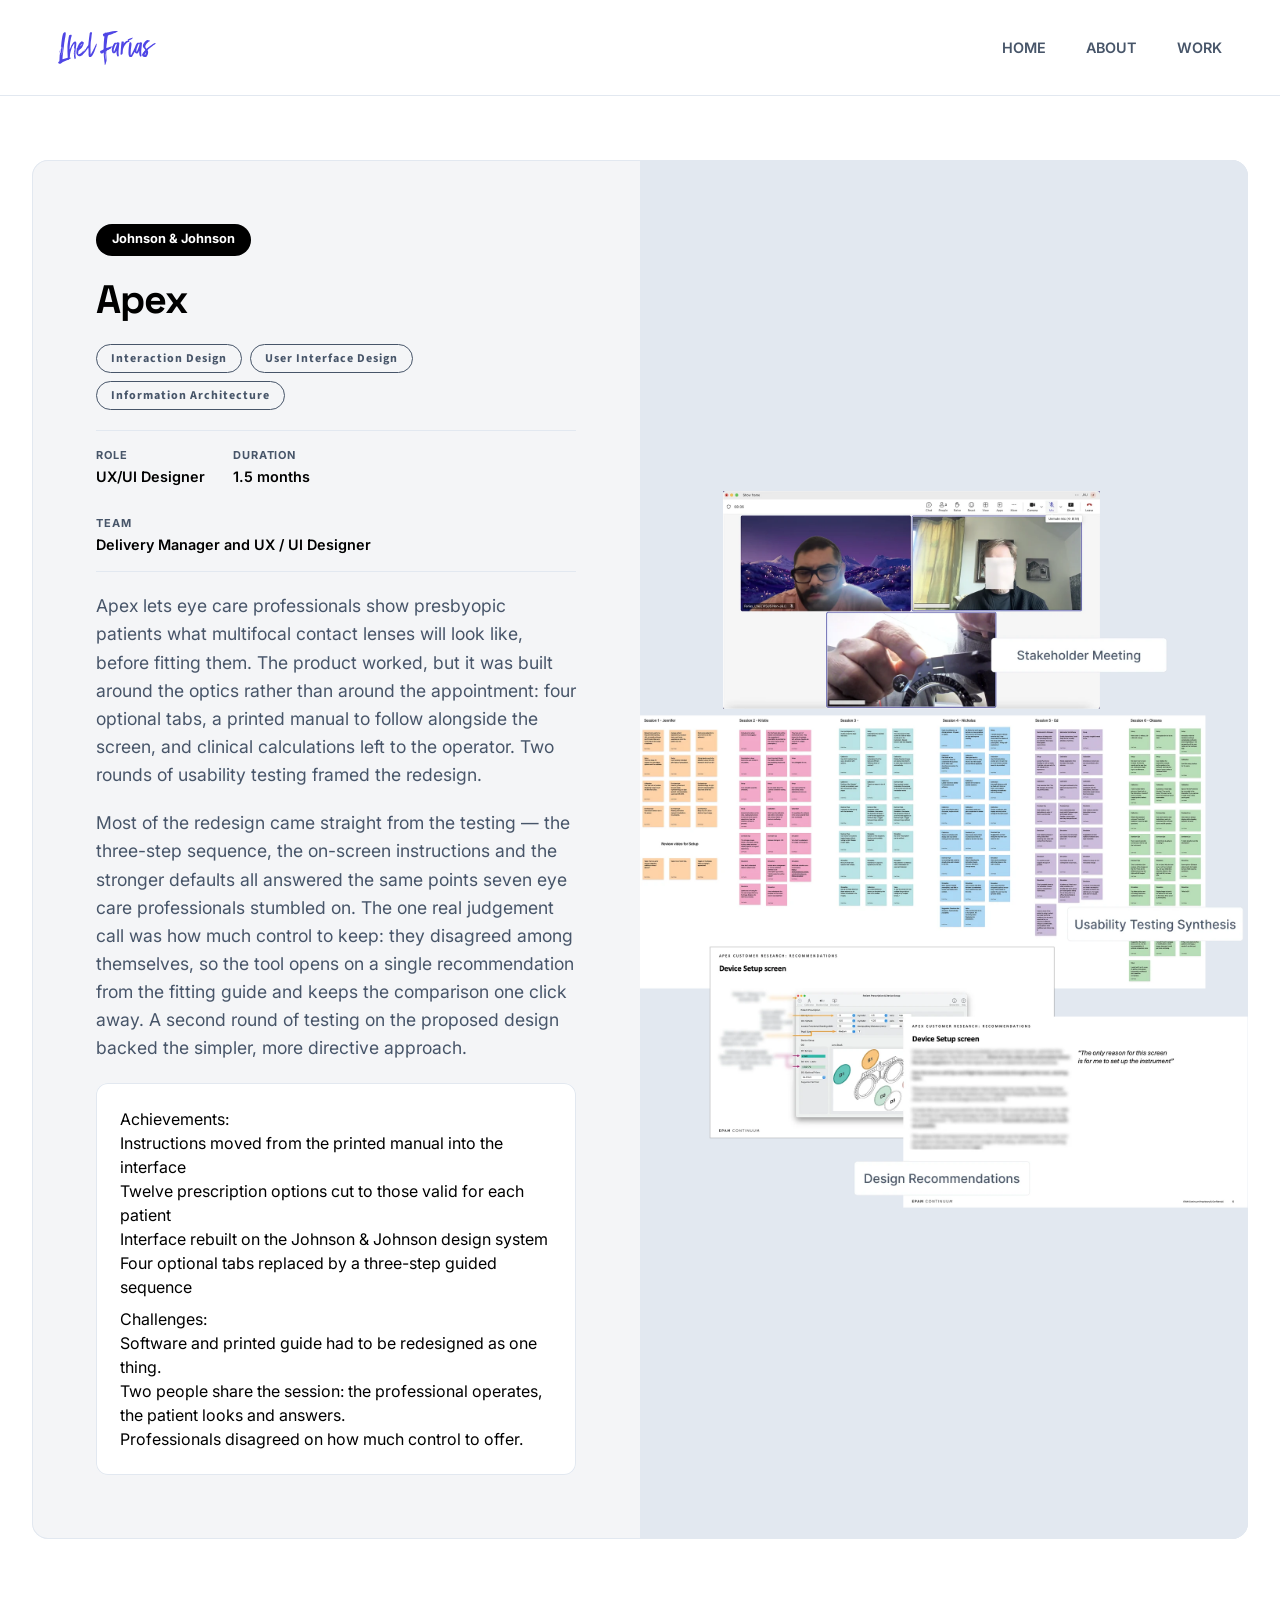
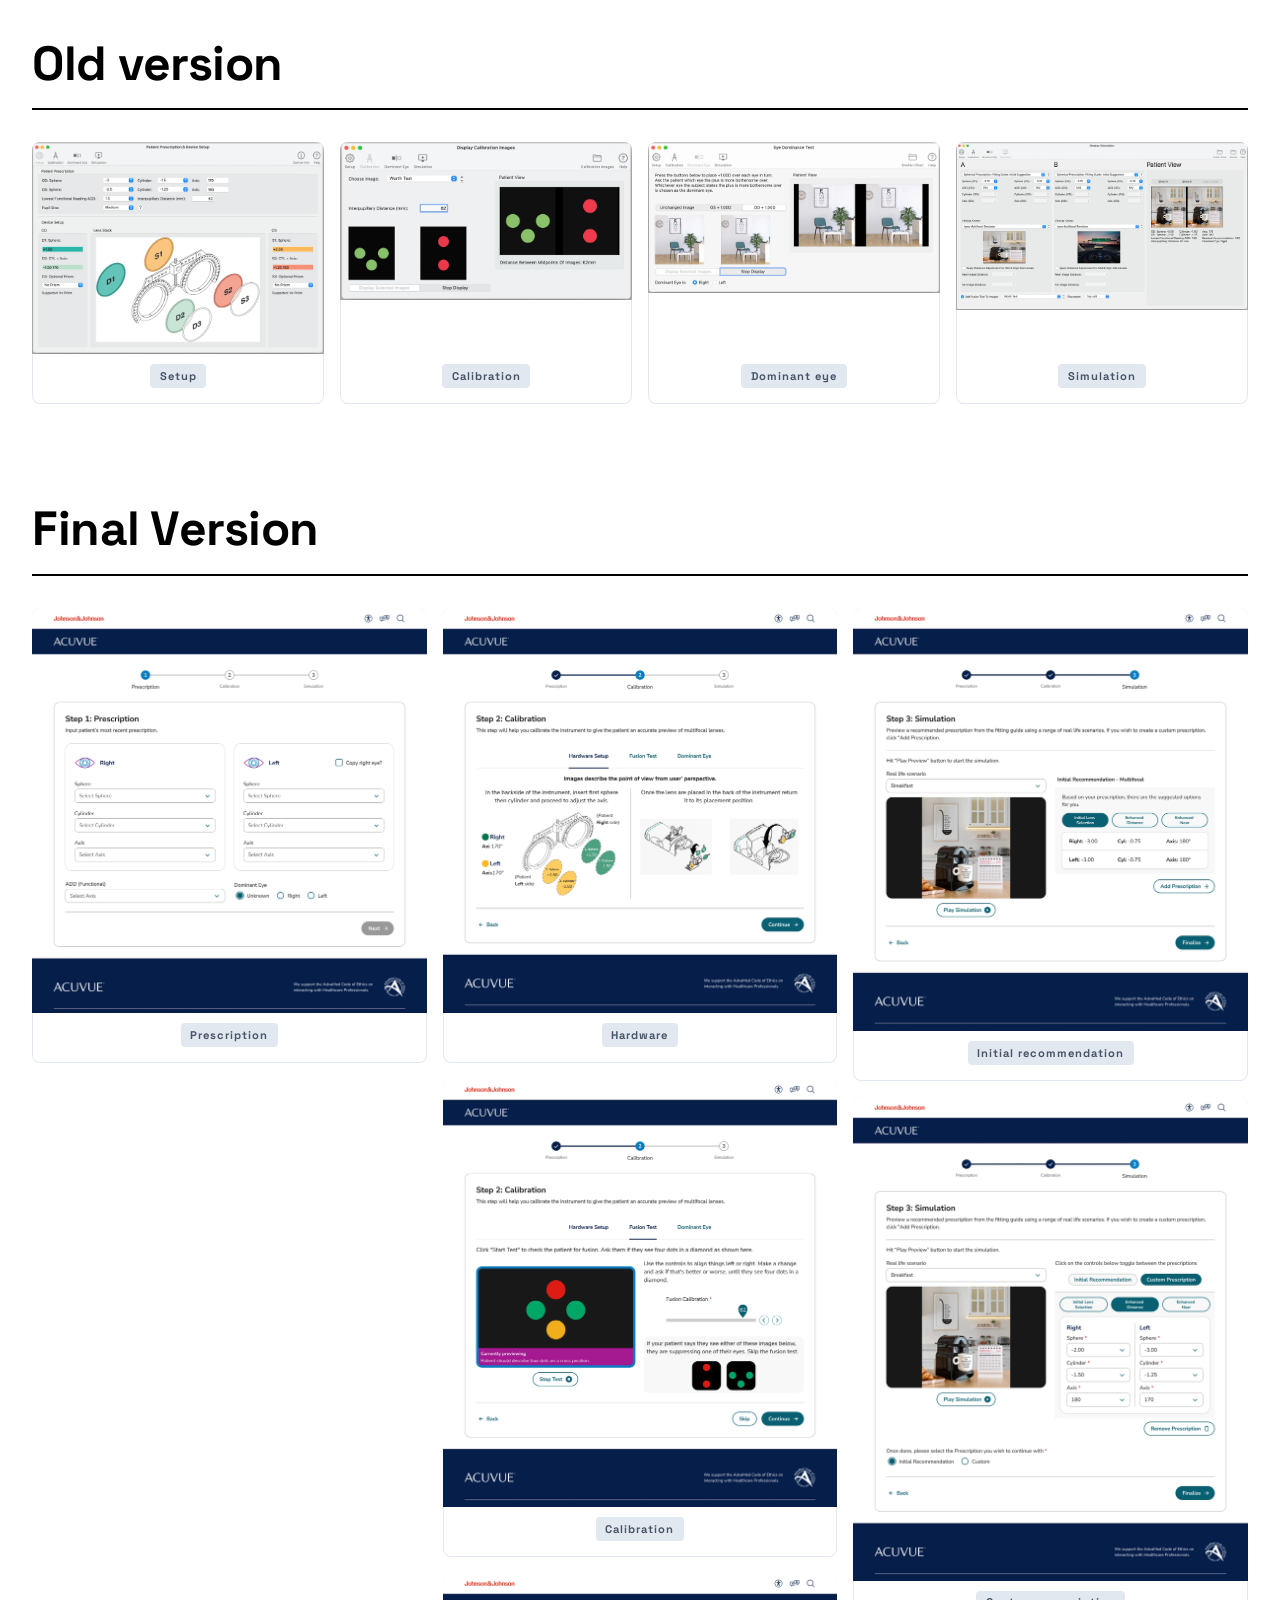
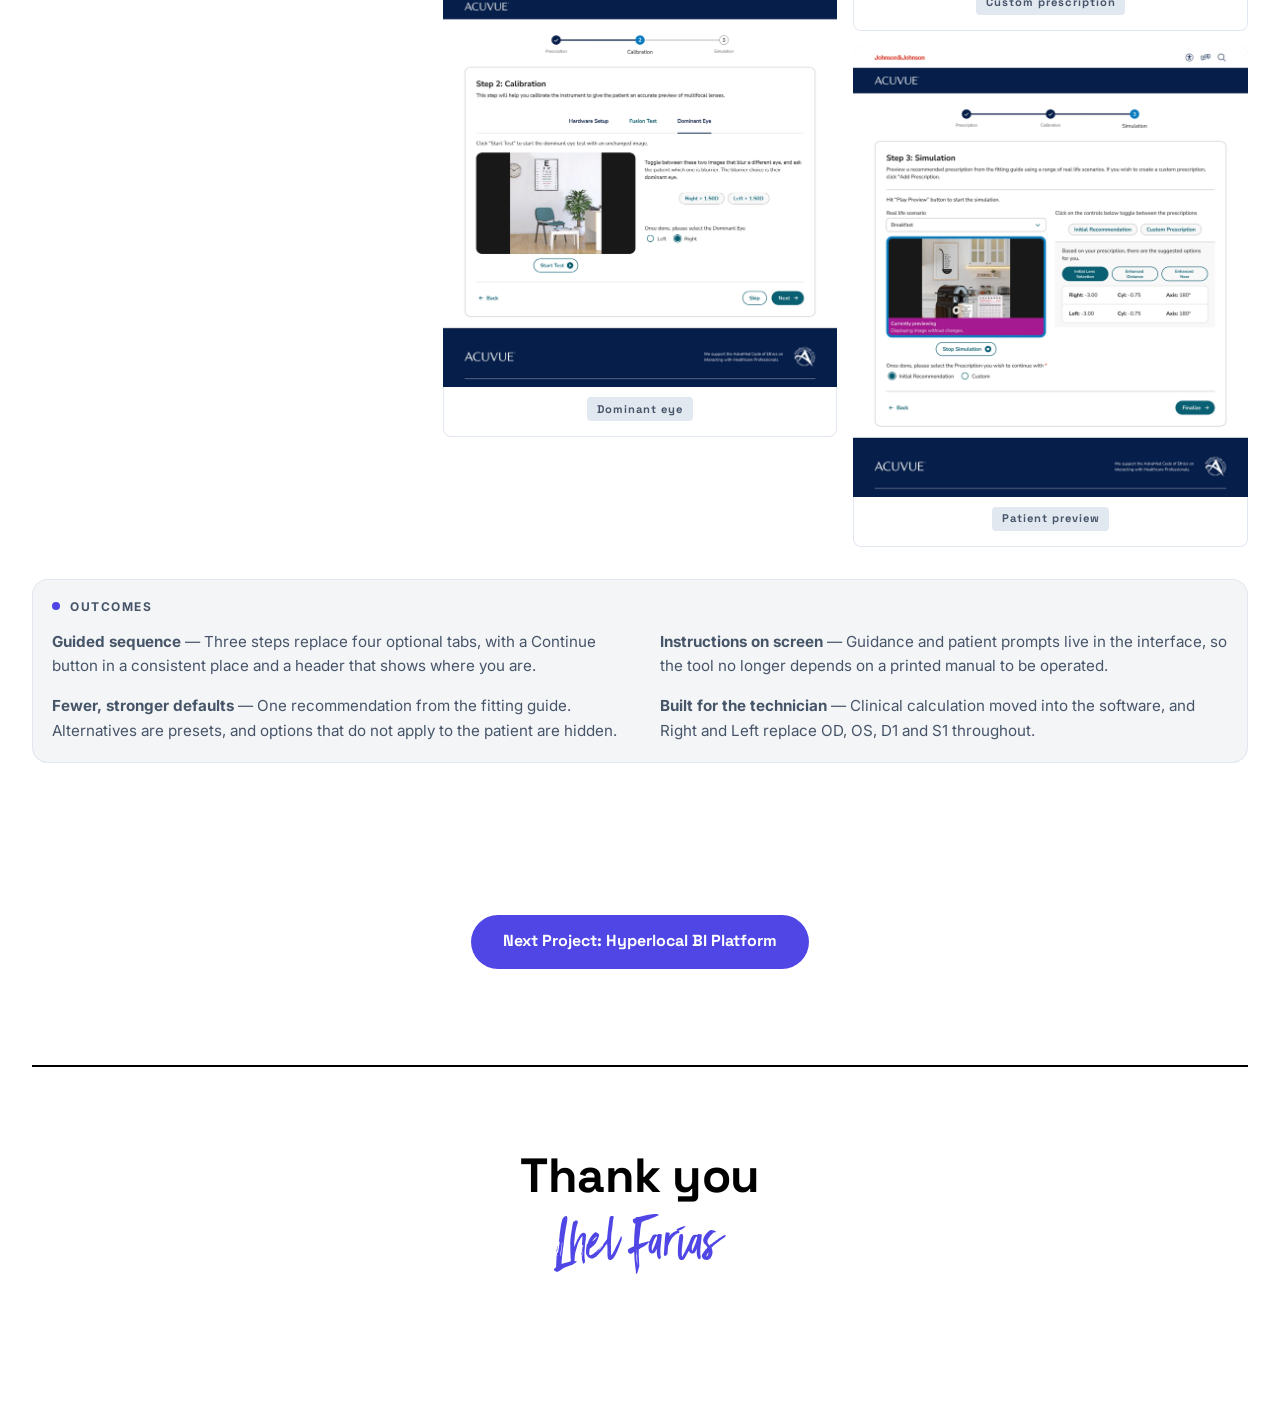
==== apex.html @ 9e1d90af "Incluí Apex e imagenes nuevas Add Apex case study + convert all images to WebP." ====
<!DOCTYPE html>
<html lang="en">
<head>
  <meta charset="UTF-8">
  <meta name="viewport" content="width=device-width, initial-scale=1">
  <title>Apex — Lhel Farías</title>
  <script>document.documentElement.classList.add('js');</script>
  <link rel="preconnect" href="https://fonts.googleapis.com">
  <link rel="preconnect" href="https://fonts.gstatic.com" crossorigin>
  <link rel="stylesheet" href="https://fonts.googleapis.com/css2?family=Inter:wght@400;500;600;700&family=Source+Sans+3:wght@700&family=Space+Grotesk:wght@400;700&display=swap">
  <link rel="stylesheet" href="styles.css">
  <script src="main.js" defer></script>
</head>
<body>

<a class="skip-link" href="#main">Skip to content</a>

<header class="site-header">
  <nav class="site-nav" aria-label="Main">
    <a class="nav-logo" href="index.html" data-scroll-top>
      <img src="assets/logo/logo.svg" alt="Lhel Farías" width="98" height="34">
    </a>
    <button class="nav-toggle" type="button" aria-expanded="false" aria-controls="nav-menu" aria-label="Menu">
      <span class="nav-toggle-icon" aria-hidden="true"></span>
    </button>
    <ul class="nav-menu" id="nav-menu">
      <li><a href="index.html" data-scroll-top>HOME</a></li>
      <li><a href="index.html#about">ABOUT</a></li>
      <li class="nav-item-work">
        <a href="index.html#work">WORK</a>
        <div class="nav-dropdown">
          <a href="navigait.html">Navigait</a>
          <a href="apex.html" aria-current="page">Apex</a>
          <a href="hyperlocal-bi.html">Hyperlocal BI Platform</a>
          <a href="chemical-program.html">Chemical Program</a>
          <a href="omnichannel-insurance.html">Omnichannel Insurance</a>
        </div>
      </li>
    </ul>
  </nav>
</header>

<main id="main" class="page">

  <!-- PROJECT INTRO -->
  <article class="project-card" data-gallery>
    <div class="proj-content">
      <span class="client-badge">Johnson &amp; Johnson</span>
      <h1 class="proj-title">Apex</h1>
      <ul class="skills-row">
          <li class="skill-pill">Interaction Design</li>
          <li class="skill-pill">User Interface Design</li>
          <li class="skill-pill">Information Architecture</li>
      </ul>
      <div class="proj-meta">
        <div class="proj-meta-item">
          <span class="proj-meta-label">Role</span>
          <span class="proj-meta-value">UX/UI Designer</span>
        </div>
        <div class="proj-meta-item">
          <span class="proj-meta-label">Duration</span>
          <span class="proj-meta-value">1.5 months</span>
        </div>
        <div class="proj-meta-item">
          <span class="proj-meta-label">Team</span>
          <span class="proj-meta-value">Delivery Manager and UX / UI Designer</span>
        </div>
      </div>
      <p class="proj-desc">Apex lets eye care professionals show presbyopic patients what multifocal contact lenses will look like, before fitting them. The product worked, but it was built around the optics rather than around the appointment: four optional tabs, a printed manual to follow alongside the screen, and clinical calculations left to the operator. Two rounds of usability testing framed the redesign.</p>
      <p class="proj-process">Most of the redesign came straight from the testing — the three-step sequence, the on-screen instructions and the stronger defaults all answered the same points seven eye care professionals stumbled on. The one real judgement call was how much control to keep: they disagreed among themselves, so the tool opens on a single recommendation from the fitting guide and keeps the comparison one click away. A second round of testing on the proposed design backed the simpler, more directive approach.</p>
      <div class="proj-metrics">
        <div class="metric-group">
          <p class="metric-head">Achievements:</p>
          <ul class="metric-list">
            <li>Instructions moved from the printed manual into the interface</li>
            <li>Twelve prescription options cut to those valid for each patient</li>
            <li>Interface rebuilt on the Johnson &amp; Johnson design system</li>
            <li>Four optional tabs replaced by a three-step guided sequence</li>
          </ul>
        </div>
        <div class="metric-group">
          <p class="metric-head">Challenges:</p>
          <ul class="metric-list">
            <li>Software and printed guide had to be redesigned as one thing.</li>
            <li>Two people share the session: the professional operates, the patient looks and answers.</li>
            <li>Professionals disagreed on how much control to offer.</li>
          </ul>
        </div>
      </div>
    </div>
    <div class="project-visual">
      <a class="mockup-link" href="assets/covers/cover-apex.webp"><img width="1554" height="1832" src="assets/covers/cover-apex.webp" alt="Apex project visual"></a>
    </div>
  </article>

  <!-- OLD VERSION -->
  <section class="phase-section" data-gallery>
    <h2 class="section-title">Old version</h2>
    <div class="mockups-row">
      <div class="mockup-frame">
        <a class="mockup-link" href="assets/apex/JJ-OV-Setup.webp"><img width="1600" height="1162" class="mockup-img" src="assets/apex/JJ-OV-Setup.webp" alt="Old version: patient prescription and device setup" loading="lazy" decoding="async"></a>
        <div class="mockup-tag-wrap"><span class="mockup-tag">Setup</span></div>
      </div>
      <div class="mockup-frame">
        <a class="mockup-link" href="assets/apex/JJ-OV-Calibration.webp"><img width="1600" height="867" class="mockup-img" src="assets/apex/JJ-OV-Calibration.webp" alt="Old version: display calibration images" loading="lazy" decoding="async"></a>
        <div class="mockup-tag-wrap"><span class="mockup-tag">Calibration</span></div>
      </div>
      <div class="mockup-frame">
        <a class="mockup-link" href="assets/apex/JJ-OV-DEye.webp"><img width="1600" height="824" class="mockup-img" src="assets/apex/JJ-OV-DEye.webp" alt="Old version: eye dominance test" loading="lazy" decoding="async"></a>
        <div class="mockup-tag-wrap"><span class="mockup-tag">Dominant eye</span></div>
      </div>
      <div class="mockup-frame">
        <a class="mockup-link" href="assets/apex/JJ-OV-Simulation.webp"><img width="1600" height="918" class="mockup-img" src="assets/apex/JJ-OV-Simulation.webp" alt="Old version: display simulation" loading="lazy" decoding="async"></a>
        <div class="mockup-tag-wrap"><span class="mockup-tag">Simulation</span></div>
      </div>
    </div>
  </section>

  <!-- FINAL VERSION -->
  <section class="phase-section" data-gallery>
    <h2 class="section-title">Final Version</h2>

    <!-- one column per step: 1 prescription, 2 calibration, 3 simulation -->
    <div class="step-cols">
      <div class="step-col">
        <div class="mockup-frame">
          <a class="mockup-link" href="assets/apex/JJ-NV-Prescription.webp"><img width="1600" height="1642" class="mockup-img" src="assets/apex/JJ-NV-Prescription.webp" alt="Redesign: prescription step" loading="lazy" decoding="async"></a>
          <div class="mockup-tag-wrap"><span class="mockup-tag">Prescription</span></div>
        </div>
      </div>

      <div class="step-col">
        <div class="mockup-frame">
          <a class="mockup-link" href="assets/apex/JJ-NV-Hardware.webp"><img width="1600" height="1642" class="mockup-img" src="assets/apex/JJ-NV-Hardware.webp" alt="Redesign: hardware setup" loading="lazy" decoding="async"></a>
          <div class="mockup-tag-wrap"><span class="mockup-tag">Hardware</span></div>
        </div>
        <div class="mockup-frame">
          <a class="mockup-link" href="assets/apex/JJ-NV-Calibration.webp"><img width="1600" height="1734" class="mockup-img" src="assets/apex/JJ-NV-Calibration.webp" alt="Redesign: fusion test" loading="lazy" decoding="async"></a>
          <div class="mockup-tag-wrap"><span class="mockup-tag">Calibration</span></div>
        </div>
        <div class="mockup-frame">
          <a class="mockup-link" href="assets/apex/JJ-NV-DEye.webp"><img width="1600" height="1678" class="mockup-img" src="assets/apex/JJ-NV-DEye.webp" alt="Redesign: dominant eye test" loading="lazy" decoding="async"></a>
          <div class="mockup-tag-wrap"><span class="mockup-tag">Dominant eye</span></div>
        </div>
      </div>

      <div class="step-col">
        <div class="mockup-frame">
          <a class="mockup-link" href="assets/apex/JJ-NV-Reco.webp"><img width="1600" height="1715" class="mockup-img" src="assets/apex/JJ-NV-Reco.webp" alt="Redesign: initial recommendation" loading="lazy" decoding="async"></a>
          <div class="mockup-tag-wrap"><span class="mockup-tag">Initial recommendation</span></div>
        </div>
        <div class="mockup-frame">
          <a class="mockup-link" href="assets/apex/JJ-NV-CPrescription.webp"><img width="1600" height="1960" class="mockup-img" src="assets/apex/JJ-NV-CPrescription.webp" alt="Redesign: custom prescription" loading="lazy" decoding="async"></a>
          <div class="mockup-tag-wrap"><span class="mockup-tag">Custom prescription</span></div>
        </div>
        <div class="mockup-frame">
          <a class="mockup-link" href="assets/apex/JJ-NV-Preview.webp"><img width="1600" height="1824" class="mockup-img" src="assets/apex/JJ-NV-Preview.webp" alt="Redesign: patient preview" loading="lazy" decoding="async"></a>
          <div class="mockup-tag-wrap"><span class="mockup-tag">Patient preview</span></div>
        </div>
      </div>
    </div>

    <div class="info-card">
      <h3 class="card-label">Outcomes</h3>
      <div class="info-columns">
        <div class="info-col">
          <p class="info-text"><strong>Guided sequence</strong> — Three steps replace four optional tabs, with a Continue button in a consistent place and a header that shows where you are.</p>
          <p class="info-text"><strong>Fewer, stronger defaults</strong> — One recommendation from the fitting guide. Alternatives are presets, and options that do not apply to the patient are hidden.</p>
        </div>
        <div class="info-col">
          <p class="info-text"><strong>Instructions on screen</strong> — Guidance and patient prompts live in the interface, so the tool no longer depends on a printed manual to be operated.</p>
          <p class="info-text"><strong>Built for the technician</strong> — Clinical calculation moved into the software, and Right and Left replace OD, OS, D1 and S1 throughout.</p>
        </div>
      </div>
    </div>
  </section>

  <div class="case-cta">
    <a class="btn-primary" href="hyperlocal-bi.html">Next Project: Hyperlocal BI Platform<span class="visually-hidden"> (view case study)</span></a>
  </div>

</main>

<footer class="site-footer">
  <h2 class="footer-title">Thank you</h2>
  <a href="index.html" data-scroll-top>
    <img src="assets/logo/logo.svg" alt="Lhel Farías" width="172" height="60">
  </a>
</footer>

</body>
</html>
---- styles.css ----
/* ==========================================================================
   Lhel Farías — Portfolio
   Shared styles for every page.

   1. Tokens
   2. Base
   3. Header & navigation
   4. Layout
   5. Shared components
   6. Home: hero
   7. Home: about
   8. Projects (home list + case-study hero)
   9. Footer
   10. Case studies
   11. Image viewer
   ========================================================================== */


/* 1. Tokens
   ========================================================================== */

:root {
  --color-accent: #4F46E5;
  --color-accent-hover: #4338CA;
  --color-ink: #000;
  --color-muted: #475569;
  --color-border: #E2E8F0;
  --color-surface: #F4F5F7;
  --color-bg: #fff;

  --font-display: 'Space Grotesk', system-ui, sans-serif;
  --font-body: 'Inter', system-ui, sans-serif;
  --font-pill: 'Source Sans 3', system-ui, sans-serif;

  --radius-lg: 16px;
  --radius-md: 12px;
  --radius-sm: 8px;
  --radius-pill: 50px;
  --ring: inset 0 0 0 1px var(--color-border);

  --nav-h: 96px;
  --nav-pad-x: clamp(16px, 4.5vw, 64px);
  --page-max: 1400px;
  --page-pad-x: clamp(16px, 3vw, 32px);
  --section-gap: clamp(56px, 8vw, 96px);
  --card-pad: clamp(24px, 4vw, 40px);
}

@media (max-width: 768px) {
  :root { --nav-h: 64px; }
}


/* 2. Base
   ========================================================================== */

*, *::before, *::after { box-sizing: border-box; margin: 0; padding: 0; }

html { -webkit-text-size-adjust: 100%; text-size-adjust: 100%; }

@media (prefers-reduced-motion: no-preference) {
  html { scroll-behavior: smooth; }
}

body {
  font-family: var(--font-body);
  line-height: 1.5;
  color: var(--color-ink);
  background: var(--color-bg);
  -webkit-font-smoothing: antialiased;
}

img, svg { display: block; max-width: 100%; height: auto; }
ul, ol { list-style: none; }
button { font: inherit; color: inherit; background: none; border: 0; cursor: pointer; }

:focus-visible { outline: 2px solid var(--color-accent); outline-offset: 3px; }

/* Anchor targets land below the sticky header. */
[id] { scroll-margin-top: calc(var(--nav-h) + 16px); }

.visually-hidden {
  position: absolute !important;
  width: 1px; height: 1px;
  margin: -1px; padding: 0;
  overflow: hidden;
  clip: rect(0 0 0 0);
  white-space: nowrap;
  border: 0;
}

.skip-link {
  position: absolute; top: -100px; left: 16px; z-index: 300;
  padding: 10px 16px;
  border-radius: var(--radius-sm);
  background: var(--color-ink);
  color: #fff;
  font-weight: 600;
  text-decoration: none;
}
.skip-link:focus { top: 16px; }


/* 3. Header & navigation
   ========================================================================== */

.site-header {
  position: sticky; top: 0; z-index: 100;
  background: rgba(255, 255, 255, 0.95);
  border-bottom: 1px solid var(--color-border);
  -webkit-backdrop-filter: blur(8px);
  backdrop-filter: blur(8px);
}

.site-nav {
  height: calc(var(--nav-h) - 1px); /* header border completes the height */
  display: flex; align-items: center; justify-content: space-between;
  padding-inline: var(--nav-pad-x);
}

.nav-logo { flex-shrink: 0; }
.nav-logo img { width: 98px; height: 34px; }

.nav-toggle { display: none; }

.nav-menu { display: flex; align-items: center; gap: 40px; }
.nav-menu li { position: relative; }

.nav-menu a {
  display: block;
  font-size: 0.9rem; font-weight: 600; line-height: 1.6;
  color: var(--color-muted);
  text-decoration: none;
  white-space: nowrap;
  transition: color 0.15s;
}
.nav-menu a:hover { color: var(--color-accent); }

/* Desktop dropdown: opens on hover or keyboard focus.
   The delayed hide replaces the old JavaScript timeout. */
.nav-dropdown {
  /* Right-aligned: centered, it ran past the screen edge because WORK is the last item. */
  position: absolute; top: calc(100% + 8px); right: 0; z-index: 200;
  min-width: 230px;
  display: flex; flex-direction: column;
  background: var(--color-bg);
  border: 1px solid var(--color-border);
  border-radius: var(--radius-md);
  box-shadow: 0 8px 32px rgba(0, 0, 0, 0.12);
  opacity: 0;
  visibility: hidden;
  transition: opacity 0.15s ease 0.2s, visibility 0s linear 0.35s;
}

/* Invisible bridge across the 8px gap so the pointer can reach the menu. */
.nav-dropdown::before {
  content: '';
  position: absolute; left: 0; right: 0; bottom: 100%;
  height: 9px;
}

.nav-item-work:hover .nav-dropdown,
.nav-item-work:focus-within .nav-dropdown {
  opacity: 1;
  visibility: visible;
  transition: opacity 0.15s ease, visibility 0s;
}

.nav-dropdown a {
  padding: 12px 20px;
  font-size: 14px; font-weight: 500; line-height: 1.25;
  transition: background-color 0.12s, color 0.12s;
}
.nav-dropdown a:first-child { border-radius: 11px 11px 0 0; }
.nav-dropdown a:last-child { border-radius: 0 0 11px 11px; }
.nav-dropdown a:hover { background: var(--color-surface); color: var(--color-accent); }

@media (max-width: 768px) {
  /* Without JavaScript the links stay inline instead of hiding behind a dead button. */
  .nav-menu { gap: 20px; }

  .js .nav-toggle {
    display: grid; place-items: center;
    width: 44px; height: 44px;
    margin-right: -10px;
    border-radius: var(--radius-sm);
  }

  .nav-toggle-icon,
  .nav-toggle-icon::before,
  .nav-toggle-icon::after {
    display: block;
    width: 22px; height: 2px;
    border-radius: 2px;
    background: var(--color-ink);
    transition: transform 0.2s ease, background-color 0.2s ease;
  }
  .nav-toggle-icon { position: relative; }
  .nav-toggle-icon::before,
  .nav-toggle-icon::after { content: ''; position: absolute; left: 0; }
  .nav-toggle-icon::before { top: -7px; }
  .nav-toggle-icon::after { top: 7px; }

  .site-nav.is-open .nav-toggle-icon { background: transparent; }
  .site-nav.is-open .nav-toggle-icon::before { transform: translateY(7px) rotate(45deg); }
  .site-nav.is-open .nav-toggle-icon::after { transform: translateY(-7px) rotate(-45deg); }

  /* Slide-down panel */
  .js .nav-menu {
    position: absolute; top: 100%; left: 0; right: 0;
    flex-direction: column; align-items: stretch; gap: 0;
    padding: 4px var(--nav-pad-x) 16px;
    background: var(--color-bg);
    border-bottom: 1px solid var(--color-border);
    box-shadow: 0 12px 24px rgba(0, 0, 0, 0.06);
    opacity: 0;
    visibility: hidden;
    transform: translateY(-8px);
    transition: opacity 0.2s ease, transform 0.2s ease, visibility 0s linear 0.2s;
  }
  .js .site-nav.is-open .nav-menu {
    opacity: 1;
    visibility: visible;
    transform: none;
    transition: opacity 0.2s ease, transform 0.2s ease, visibility 0s;
  }

  .js .nav-menu > li + li { border-top: 1px solid var(--color-border); }
  .js .nav-menu a { padding: 12px 0; font-size: 1rem; }

  /* Project links show as an indented list inside the panel. */
  .js .nav-dropdown {
    position: static;
    min-width: 0;
    padding: 0 0 8px 16px;
    background: none;
    border: 0;
    border-radius: 0;
    box-shadow: none;
    transform: none;
    opacity: 1;
    visibility: inherit; /* follows the panel's open/closed state */
    transition: none;
  }
  .js .nav-dropdown::before { content: none; }
  .js .nav-dropdown a { padding: 10px 0; font-size: 0.9375rem; border-radius: 0; }
  .js .nav-dropdown a:hover { background: none; }
}

@media (prefers-reduced-motion: reduce) {
  .nav-dropdown,
  .nav-toggle-icon,
  .nav-toggle-icon::before,
  .nav-toggle-icon::after,
  .js .nav-menu,
  .js .site-nav.is-open .nav-menu { transition: none; }
}


/* 4. Layout
   ========================================================================== */

.page {
  width: 100%;
  max-width: var(--page-max);
  margin-inline: auto;
  padding: clamp(32px, 6vw, 64px) var(--page-pad-x) var(--section-gap);
  display: flex; flex-direction: column;
  gap: var(--section-gap);
}


/* 5. Shared components
   ========================================================================== */

.section-title,
.footer-title {
  font-family: var(--font-display);
  font-size: clamp(2rem, 1.25rem + 2.2vw, 3rem);
  font-weight: 700;
  line-height: 1.2;
  letter-spacing: -0.5px;
}

.section-title {
  padding-bottom: 16px;
  margin-bottom: 32px;
  border-bottom: 2px solid var(--color-ink);
}

.card-label {
  display: flex; align-items: center; gap: 10px;
  font-size: 12px; font-weight: 700; line-height: 1.25;
  letter-spacing: 1.5px;
  text-transform: uppercase;
  color: var(--color-muted);
}
.card-label::before {
  content: '';
  flex-shrink: 0;
  width: 8px; height: 8px;
  border-radius: 50%;
  background: var(--color-accent);
}

.skills-row { display: flex; flex-wrap: wrap; gap: 8px; }

.skill-pill {
  display: inline-flex; align-items: center;
  padding: 6px 14px;
  border: 1.5px solid var(--color-muted);
  border-radius: 40px;
  font-family: var(--font-pill);
  font-size: 12px; font-weight: 700; line-height: 1.25;
  letter-spacing: 1px;
  color: var(--color-muted);
}

.btn-primary {
  display: inline-flex; align-items: center; justify-content: center;
  width: fit-content;
  margin-top: 8px;
  padding: 13px 32px 15px;
  border-radius: var(--radius-pill);
  background: var(--color-accent);
  color: #fff;
  font-family: var(--font-display);
  font-size: 1rem; font-weight: 700; line-height: 1.6;
  text-align: center;
  text-decoration: none;
  transition: background-color 0.2s;
}
.btn-primary:hover { background: var(--color-accent-hover); }


/* 6. Home: hero
   ========================================================================== */

.hero-bento {
  display: flex; align-items: flex-start; gap: 24px;
  min-height: 586px;
  padding: 0 40px;
  border-radius: var(--radius-lg);
  background: var(--color-bg);
  box-shadow: inset 0 0 0 2px var(--color-ink);
}

.hero-photo-col {
  flex: 0 1 431px;
  align-self: stretch;
  display: flex; flex-direction: column; align-items: center; gap: 24px;
  padding: 40px 0;
}

.hero-photo {
  width: 100%;
  aspect-ratio: 1 / 1;
  border-radius: var(--radius-sm);
  overflow: hidden;
}
.hero-photo img { width: 100%; height: 100%; object-fit: cover; object-position: center 5%; }

.welcome-badge {
  display: inline-flex; align-items: center; justify-content: center;
  min-height: 40px;
  padding: 8px 24px;
  border-radius: var(--radius-pill);
  background: var(--color-surface);
  box-shadow: var(--ring);
  font-size: 0.85rem; font-weight: 600; line-height: 1.25;
  letter-spacing: 1px;
  color: var(--color-accent);
  text-align: center;
}

.hero-content {
  flex: 1 1 420px;
  min-width: 0;
  display: flex; flex-direction: column; align-items: center; justify-content: center; gap: 24px;
  padding: 80px 0;
  text-align: center;
}

.hero-content h1 {
  max-width: 1000px;
  font-family: var(--font-display);
  font-size: clamp(2.25rem, 1rem + 4vw, 4.5rem);
  font-weight: 700;
  line-height: 1.1;
  letter-spacing: -0.028em;
  text-wrap: pretty;
}

.hero-content p {
  max-width: 700px;
  font-size: clamp(1.0625rem, 0.95rem + 0.4vw, 1.25rem);
  line-height: 1.6;
  color: var(--color-muted);
}

@media (max-width: 900px) {
  .hero-bento {
    flex-direction: column; align-items: stretch; gap: 0;
    min-height: 0;
    padding: 0 var(--card-pad);
  }
  .hero-photo-col {
    flex: none;
    width: 100%; max-width: 360px;
    margin-inline: auto;
    padding: var(--card-pad) 0 0;
  }
  .hero-content { flex: none; padding: 32px 0 var(--card-pad); }
}


/* 7. Home: about
   ========================================================================== */

.about-body {
  display: flex; flex-direction: column;
  gap: clamp(32px, 5vw, 48px);
}

.about-intro-row {
  display: flex;
  align-items: flex-start;
  gap: clamp(24px, 4vw, 40px);
}

.about-badge { width: 140px; height: auto; flex-shrink: 0; }

.about-intro {
  flex: 1 1 auto;
  min-width: 0;
  font-family: var(--font-display);
  font-size: clamp(1.25rem, 1rem + 0.8vw, 1.6rem);
  line-height: 1.45;
  letter-spacing: -0.3px;
  max-width: 640px;
}

@media (max-width: 560px) {
  .about-intro-row { flex-direction: column; gap: 20px; }
  .about-badge { width: 100px; }
}

.about-divider { border: 0; border-top: 1px solid var(--color-border); margin: 0; }

.about-grid {
  display: grid;
  grid-template-columns: minmax(0, 400px) minmax(0, 1fr);
  gap: clamp(40px, 6vw, 72px);
  align-items: start;
}

.about-col-left { display: flex; flex-direction: column; gap: clamp(32px, 5vw, 48px); }

.about-col-right {
  padding-left: clamp(40px, 6vw, 72px);
  border-left: 1px solid var(--color-border);
}

.about-block { display: flex; flex-direction: column; }

.about-label {
  font-family: var(--font-display);
  font-size: 1.25rem;
  font-weight: 700;
  letter-spacing: -0.3px;
  margin: 0 0 20px;
}

.about-edu-list { display: flex; flex-direction: column; gap: 14px; list-style: none; margin: 0; padding: 0; }
.about-edu-row {
  display: flex; align-items: center; justify-content: space-between;
  gap: 24px;
  padding-bottom: 14px;
  border-bottom: 1px solid var(--color-border);
  font-size: 0.95rem;
}
.about-edu-row:last-child { border-bottom: 0; padding-bottom: 0; }
.about-edu-row img { height: 32px; width: auto; max-width: 110px; object-fit: contain; flex-shrink: 0; }
.about-edu-row span { color: var(--color-muted); text-align: right; }

.about-toolkit { margin: 0 0 16px; font-size: 1.05rem; line-height: 1.8; }

.about-tools { display: flex; flex-wrap: wrap; align-items: center; gap: 16px; }
.about-tools img { width: auto; height: 32px; }

.about-timeline { display: flex; flex-direction: column; gap: 40px; }
.about-tl-row { display: flex; gap: 32px; flex-wrap: wrap; }
.about-tl-date {
  flex: 0 0 120px;
  font-family: var(--font-display);
  font-size: 1.05rem;
  color: var(--color-accent);
}
.about-tl-content { flex: 1 1 320px; min-width: 0; display: flex; flex-direction: column; gap: 6px; }
.about-tl-role { font-size: 1.05rem; font-weight: 700; }
.about-tl-desc { margin: 0; font-size: 0.95rem; line-height: 1.7; color: var(--color-muted); max-width: 640px; }

/* Tablet: stack the two columns, swap the vertical divider for a horizontal one. */
@media (max-width: 860px) {
  .about-grid { grid-template-columns: 1fr; gap: clamp(32px, 5vw, 48px); }
  .about-col-right {
    padding-left: 0;
    border-left: 0;
    padding-top: clamp(32px, 5vw, 48px);
    border-top: 1px solid var(--color-border);
  }
}

/* Phones: simplify rows further. */
@media (max-width: 600px) {
  .about-tl-row { flex-direction: column; gap: 6px; }
  .about-tl-date { flex: none; }
  .about-tl-content { flex: none; }
  .about-edu-row { flex-direction: column; align-items: flex-start; gap: 4px; }
  .about-edu-row span { text-align: left; }
}


/* 8. Projects (home list + case-study hero)
   ========================================================================== */

.projects-stack { display: flex; flex-direction: column; gap: clamp(32px, 5vw, 60px); }

.project-card {
  display: flex;
  min-height: 500px;
  border-radius: var(--radius-lg);
  background: var(--color-surface);
  box-shadow: var(--ring);
  overflow: hidden;
}

.proj-content {
  flex: 1 1 50%;
  min-width: 0;
  display: flex; flex-direction: column; justify-content: center; gap: 20px;
  padding: clamp(24px, 5vw, 64px);
}

.project-visual {
  flex: 1 1 50%;
  min-width: 0;
  display: flex; align-items: center; justify-content: center;
  background: var(--color-border);
  overflow: hidden;
}
.project-visual img { width: 100%; height: 100%; object-fit: contain; }

.client-badge {
  display: inline-flex;
  width: fit-content;
  padding: 5px 16px 7px;
  border-radius: var(--radius-pill);
  background: var(--color-ink);
  color: #fff;
  font-size: 0.8rem; font-weight: 700; line-height: 1.6;
}

.proj-title {
  font-family: var(--font-display);
  font-size: clamp(1.75rem, 1.2rem + 1.6vw, 2.5rem);
  font-weight: 700;
  line-height: 1.2;
  letter-spacing: -1px;
}

.proj-desc {
  font-size: clamp(1rem, 0.95rem + 0.3vw, 1.1rem);
  line-height: 1.6;
  color: var(--color-muted);
}

.proj-meta {
  display: flex; flex-wrap: wrap;
  gap: 28px;
  padding: 16px 0;
  border-top: 1px solid var(--color-border);
  border-bottom: 1px solid var(--color-border);
}
.proj-meta-item { display: flex; flex-direction: column; gap: 2px; }
.proj-meta-label {
  font-size: 11px; font-weight: 700;
  letter-spacing: 0.08em;
  text-transform: uppercase;
  color: var(--color-muted);
}
.proj-meta-value { font-size: 0.9rem; font-weight: 600; }

@media (max-width: 500px) {
  .proj-meta { flex-direction: column; gap: 14px; }
}

.proj-process {
  margin: 0;
  font-size: clamp(1rem, 0.95rem + 0.3vw, 1.1rem);
  line-height: 1.6;
  color: var(--color-muted);
}

.proj-metrics {
  display: flex; flex-direction: column; gap: 8px;
  padding: clamp(20px, 2.5vw, 24px);
  border-radius: var(--radius-md);
  background: var(--color-bg);
  box-shadow: var(--ring);
}

.metric-text { font-size: 0.95rem; line-height: 1.6; }

/* Subtle zoom on the home list only, for pointer devices. */
@media (hover: hover) and (prefers-reduced-motion: no-preference) {
  .projects-stack .project-visual img { transition: transform 0.4s ease; }
  .projects-stack .project-card:hover .project-visual img { transform: scale(1.02); }
}

@media (max-width: 900px) {
  .project-card { flex-direction: column; min-height: 0; }
  .project-visual { order: -1; }
  .project-visual img { height: auto; }
}


/* 8b. Case-study end CTA
   ========================================================================== */

.case-cta {
  display: flex; align-items: center; justify-content: center;
  flex-wrap: wrap;
  gap: 20px;
  padding: clamp(32px, 5vw, 48px) 0 0;
}


/* 9. Footer
   ========================================================================== */

.site-footer {
  width: min(100% - 2 * var(--page-pad-x), var(--page-max) - 2 * var(--page-pad-x));
  margin: 0 auto clamp(32px, 6vw, 64px);
  padding: clamp(48px, 8vw, 80px) 0;
  display: flex; flex-direction: column; align-items: center; gap: 10px;
  border-top: 2px solid var(--color-ink);
}
.site-footer img { width: 172px; height: 60px; }


/* 10. Case studies
   ========================================================================== */

.phase-section { display: flex; flex-direction: column; gap: 32px; }
.phase-section > .section-title { margin-bottom: 0; }

.phase-cols {
  display: grid;
  grid-template-columns: repeat(2, minmax(0, 1fr));
  align-items: start;
  gap: 40px;
}
.phase-col { display: flex; flex-direction: column; gap: 20px; }

@media (max-width: 900px) {
  .phase-cols { grid-template-columns: minmax(0, 1fr); gap: 32px; }
}

/* Group headings inside a phase (Hyperlocal) */
.sublabel {
  display: flex; align-items: center; gap: 12px;
  padding-bottom: 10px;
  border-bottom: 1px solid var(--color-border);
  font-size: 1rem; font-weight: 700; line-height: 1.4;
  letter-spacing: 1.5px;
}
.sublabel::before {
  content: '';
  flex-shrink: 0;
  width: 10px; height: 10px;
  border-radius: 50%;
  background: var(--color-accent);
}
.sublabel-plain { color: var(--color-muted); }
.sublabel-plain::before { content: none; }

/* Mockup thumbnails */
.mockups-row { display: flex; align-items: stretch; gap: 16px; }

.mockup-frame {
  flex: 1 1 0;
  min-width: 0;
  display: flex; flex-direction: column;
  border-radius: var(--radius-sm);
  background: var(--color-bg);
  box-shadow: var(--ring);
  overflow: hidden;
}
.mockup-frame-narrow { flex: 0 1 220px; }

/* Each thumbnail is a link to the full image; main.js opens it in the viewer. */
.mockup-link {
  flex: 1; /* pushes the tag to the bottom so tags line up across a row */
  display: flex; align-items: flex-start; justify-content: center;
  width: 100%;
  cursor: zoom-in;
}
.mockup-link:focus-visible { outline-offset: -3px; }

.mockup-img { width: 100%; height: auto; max-height: 550px; object-fit: contain; }

.mockup-tag-wrap { display: flex; justify-content: center; padding: 10px 8px 16px; }
.mockup-tag {
  padding: 0.3rem 0.6rem;
  border-radius: 4px;
  background: var(--color-border);
  color: var(--color-muted);
  font-family: var(--font-display);
  font-size: 0.7rem; font-weight: 700; line-height: 1.3;
  letter-spacing: 1px;
  text-align: center;
}

/* Tablets and phones: two thumbnails per row; tap to enlarge. */
@media (max-width: 768px) {
  .mockups-row { flex-wrap: wrap; }
  .mockup-frame,
  .mockup-frame-narrow { flex: 1 1 calc(50% - 8px); }
}

/* One column per step, each step stacking its own screens (Apex) */
.step-cols {
  display: grid;
  grid-template-columns: repeat(3, minmax(0, 1fr));
  align-items: start;
  gap: 16px;
}
.step-col { display: flex; flex-direction: column; gap: 16px; }
/* .mockup-frame uses flex:1 1 0 to share width in a row; in a column that would
   collapse its height to zero, so each frame sizes to its own content here. */
.step-col .mockup-frame { flex: 0 0 auto; }

/* Collapse to one step per block, two screens per row */
@media (max-width: 900px) {
  .step-cols { grid-template-columns: minmax(0, 1fr); gap: 24px; }
  .step-col { display: grid; grid-template-columns: repeat(2, minmax(0, 1fr)); }
}

/* Achievements / Outcomes cards */
.info-card {
  display: flex; flex-direction: column; gap: 16px;
  padding: 20px;
  border-radius: var(--radius-lg);
  background: var(--color-surface);
  box-shadow: var(--ring);
}
.info-text { font-size: 0.95rem; line-height: 1.6; color: var(--color-muted); }

.info-columns { display: grid; grid-template-columns: repeat(2, minmax(0, 1fr)); gap: 16px 40px; }
.info-col { display: flex; flex-direction: column; gap: 16px; }

@media (max-width: 768px) {
  .info-columns { grid-template-columns: minmax(0, 1fr); }
}

.cta-row { display: flex; justify-content: center; }


/* 11. Image viewer
   Markup for each image: <a class="mockup-link" href="full.png"><img …></a>
   inside a container with data-gallery. Without JavaScript the link
   simply opens the image file.
   ========================================================================== */

.has-lightbox { overflow: hidden; }

.lightbox {
  width: 100%; height: 100%;
  max-width: 100%; max-height: 100%;
  margin: 0;
  padding: 12px;
  border: 0;
  background: rgba(15, 23, 42, 0.97);
  color: #fff;
}
.lightbox[open] {
  display: grid;
  grid-template-rows: auto minmax(0, 1fr) auto;
  gap: 8px;
}
.lightbox::backdrop { background: transparent; }
.lightbox :focus-visible { outline-color: #fff; }

.lightbox-bar { display: flex; align-items: center; justify-content: flex-end; gap: 12px; }
.lightbox-bar-bottom { justify-content: space-between; }

.lightbox-stage { position: relative; }
.lightbox-img {
  position: absolute; inset: 0;
  width: auto; height: auto;
  max-width: 100%; max-height: 100%;
  margin: auto;
  object-fit: contain;
}

.lightbox-btn {
  flex-shrink: 0;
  display: grid; place-items: center;
  width: 44px; height: 44px;
  border-radius: 50%;
  background: rgba(255, 255, 255, 0.12);
  transition: background-color 0.15s;
}
.lightbox-btn:hover { background: rgba(255, 255, 255, 0.24); }
.lightbox-btn svg { width: 22px; height: 22px; }
.lightbox-btn[hidden] { display: grid; visibility: hidden; } /* keeps the caption centered */

.lightbox-original {
  padding: 10px 4px;
  font-size: 0.875rem; font-weight: 600;
  color: #fff;
  text-underline-offset: 3px;
}

.lightbox-caption {
  flex: 1;
  display: flex; flex-direction: column; gap: 2px;
  font-family: var(--font-display);
  font-size: 0.875rem; font-weight: 700;
  letter-spacing: 0.5px;
  text-align: center;
}
.lightbox-count {
  font-family: var(--font-body);
  font-size: 0.8125rem; font-weight: 500;
  letter-spacing: 0;
  color: rgba(255, 255, 255, 0.7);
}

@media (min-width: 769px) {
  .lightbox { padding: 16px 24px; }
}

@media (prefers-reduced-motion: no-preference) {
  .lightbox[open] .lightbox-img { animation: lightbox-in 0.2s ease; }
  @keyframes lightbox-in { from { opacity: 0; transform: scale(0.98); } }
}
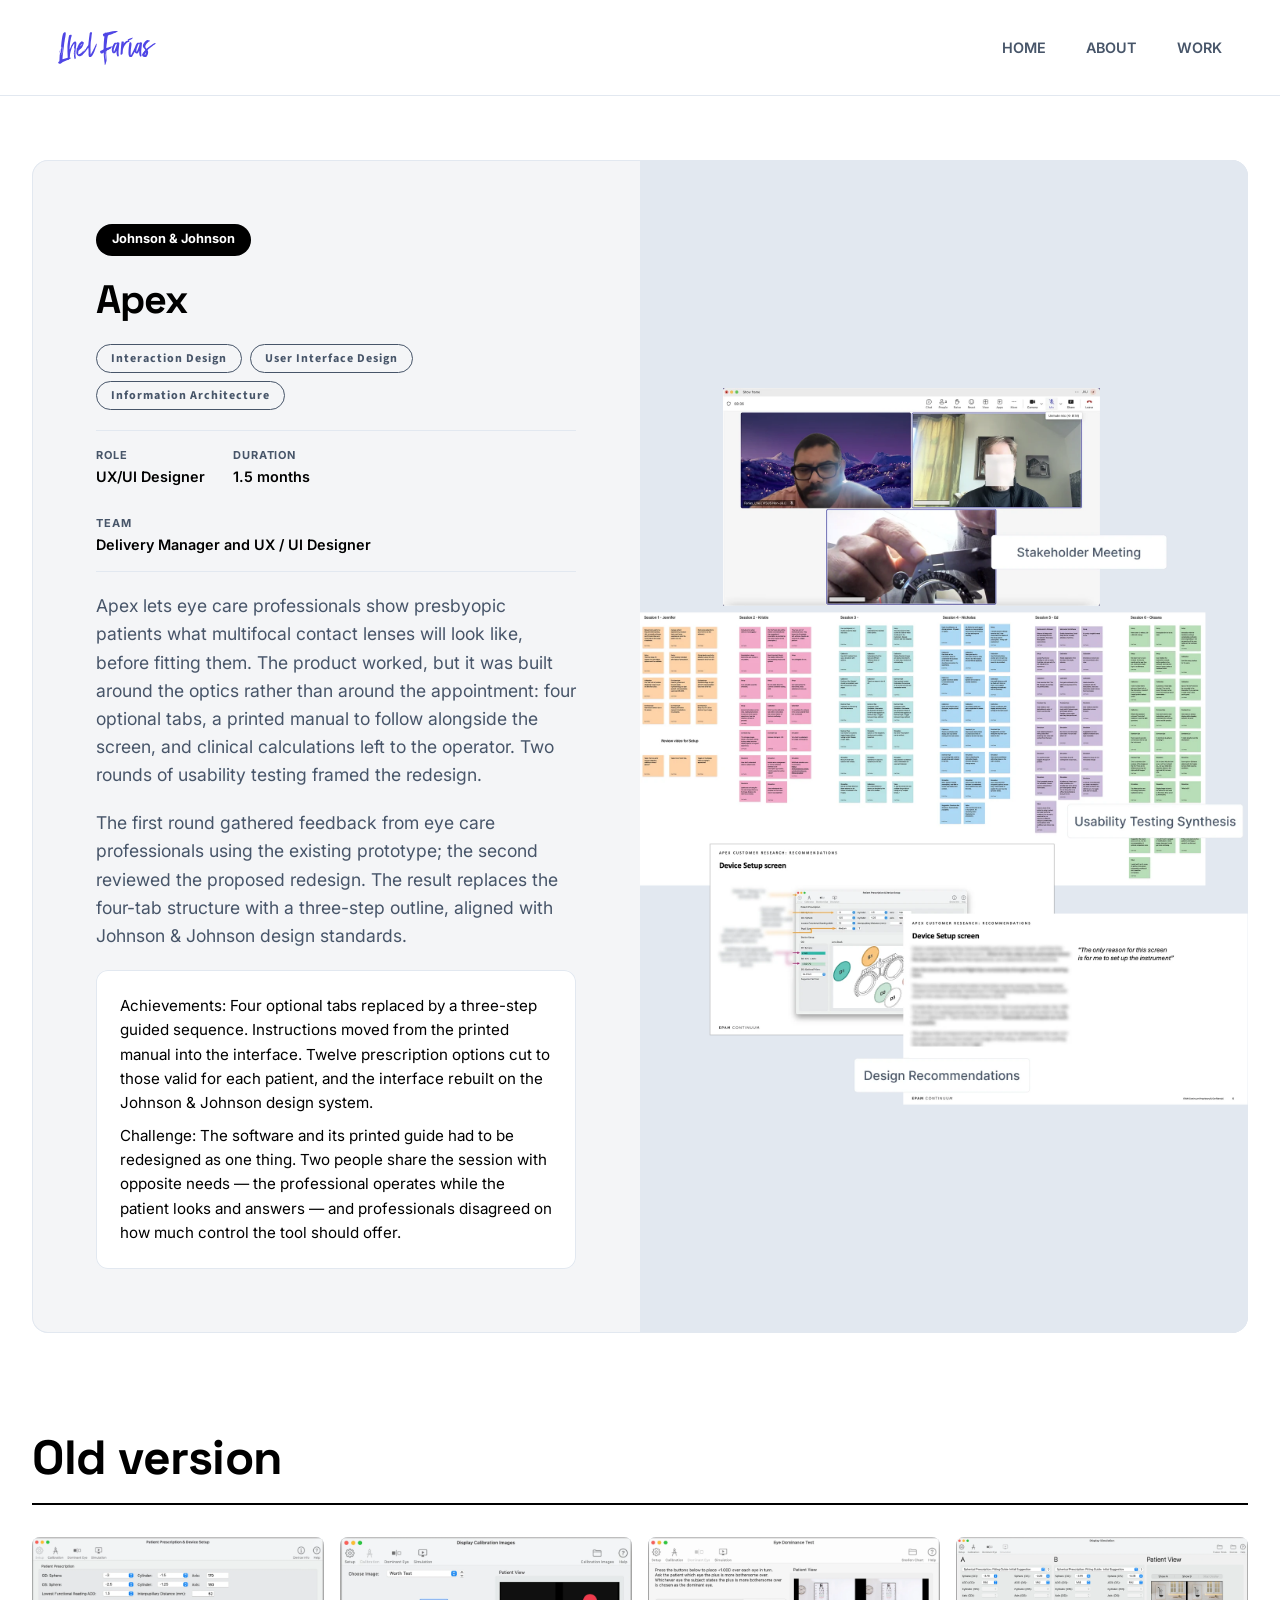
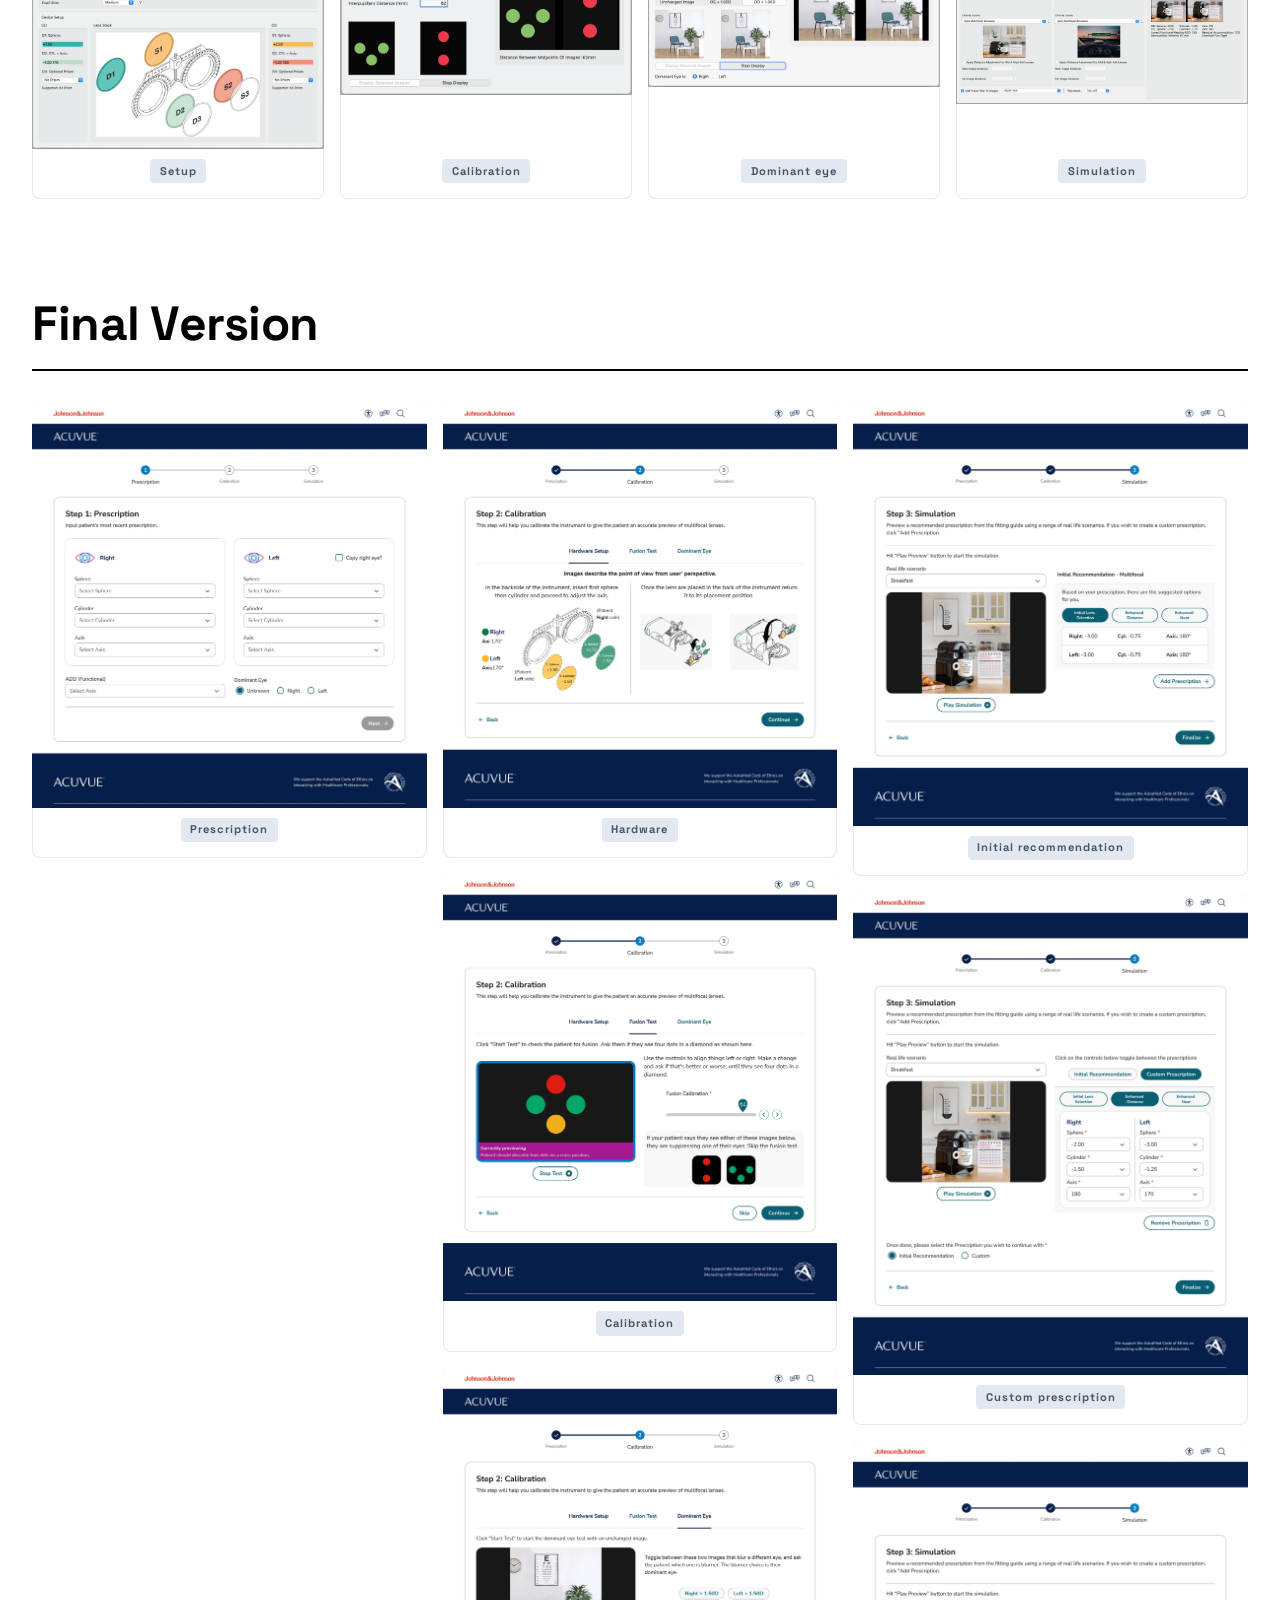
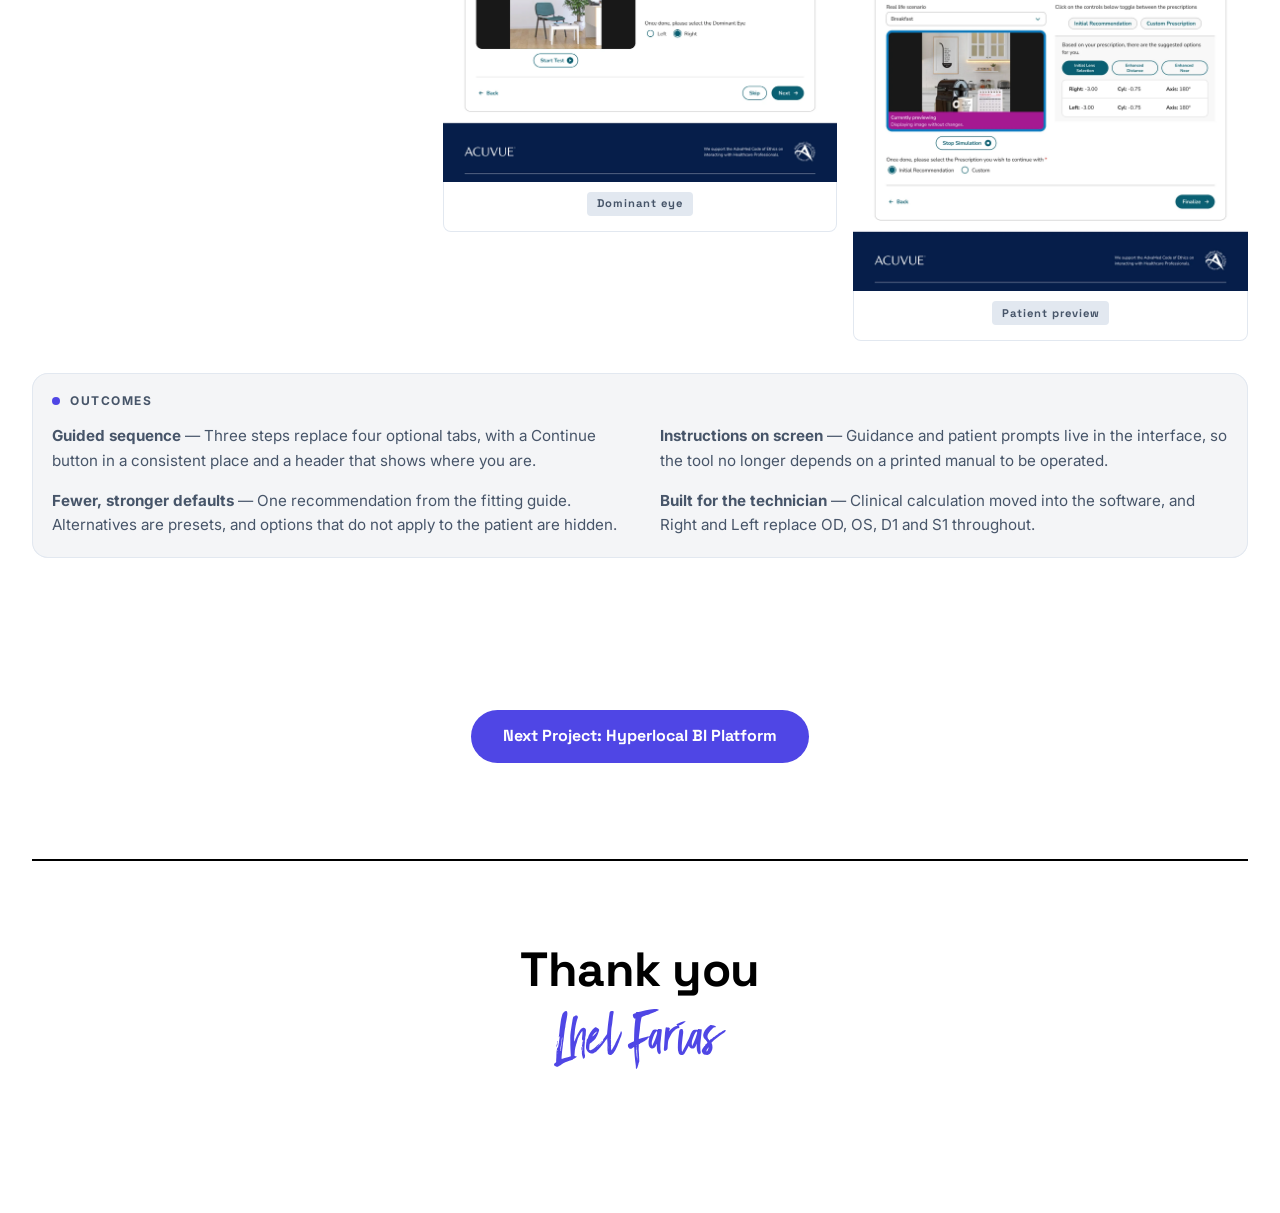
==== commit daf314fa: "Apex Texto mejorado" ====
--- a/apex.html
+++ b/apex.html
@@ -67,25 +67,10 @@
         </div>
       </div>
       <p class="proj-desc">Apex lets eye care professionals show presbyopic patients what multifocal contact lenses will look like, before fitting them. The product worked, but it was built around the optics rather than around the appointment: four optional tabs, a printed manual to follow alongside the screen, and clinical calculations left to the operator. Two rounds of usability testing framed the redesign.</p>
-      <p class="proj-process">Most of the redesign came straight from the testing — the three-step sequence, the on-screen instructions and the stronger defaults all answered the same points seven eye care professionals stumbled on. The one real judgement call was how much control to keep: they disagreed among themselves, so the tool opens on a single recommendation from the fitting guide and keeps the comparison one click away. A second round of testing on the proposed design backed the simpler, more directive approach.</p>
+      <p class="proj-process">The first round gathered feedback from eye care professionals using the existing prototype; the second reviewed the proposed redesign. The result replaces the four-tab structure with a three-step outline, aligned with Johnson &amp; Johnson design standards.</p>
       <div class="proj-metrics">
-        <div class="metric-group">
-          <p class="metric-head">Achievements:</p>
-          <ul class="metric-list">
-            <li>Instructions moved from the printed manual into the interface</li>
-            <li>Twelve prescription options cut to those valid for each patient</li>
-            <li>Interface rebuilt on the Johnson &amp; Johnson design system</li>
-            <li>Four optional tabs replaced by a three-step guided sequence</li>
-          </ul>
-        </div>
-        <div class="metric-group">
-          <p class="metric-head">Challenges:</p>
-          <ul class="metric-list">
-            <li>Software and printed guide had to be redesigned as one thing.</li>
-            <li>Two people share the session: the professional operates, the patient looks and answers.</li>
-            <li>Professionals disagreed on how much control to offer.</li>
-          </ul>
-        </div>
+        <p class="metric-text">Achievements: Four optional tabs replaced by a three-step guided sequence. Instructions moved from the printed manual into the interface. Twelve prescription options cut to those valid for each patient, and the interface rebuilt on the Johnson &amp; Johnson design system.</p>
+        <p class="metric-text">Challenge: The software and its printed guide had to be redesigned as one thing. Two people share the session with opposite needs — the professional operates while the patient looks and answers — and professionals disagreed on how much control the tool should offer.</p>
       </div>
     </div>
     <div class="project-visual">
